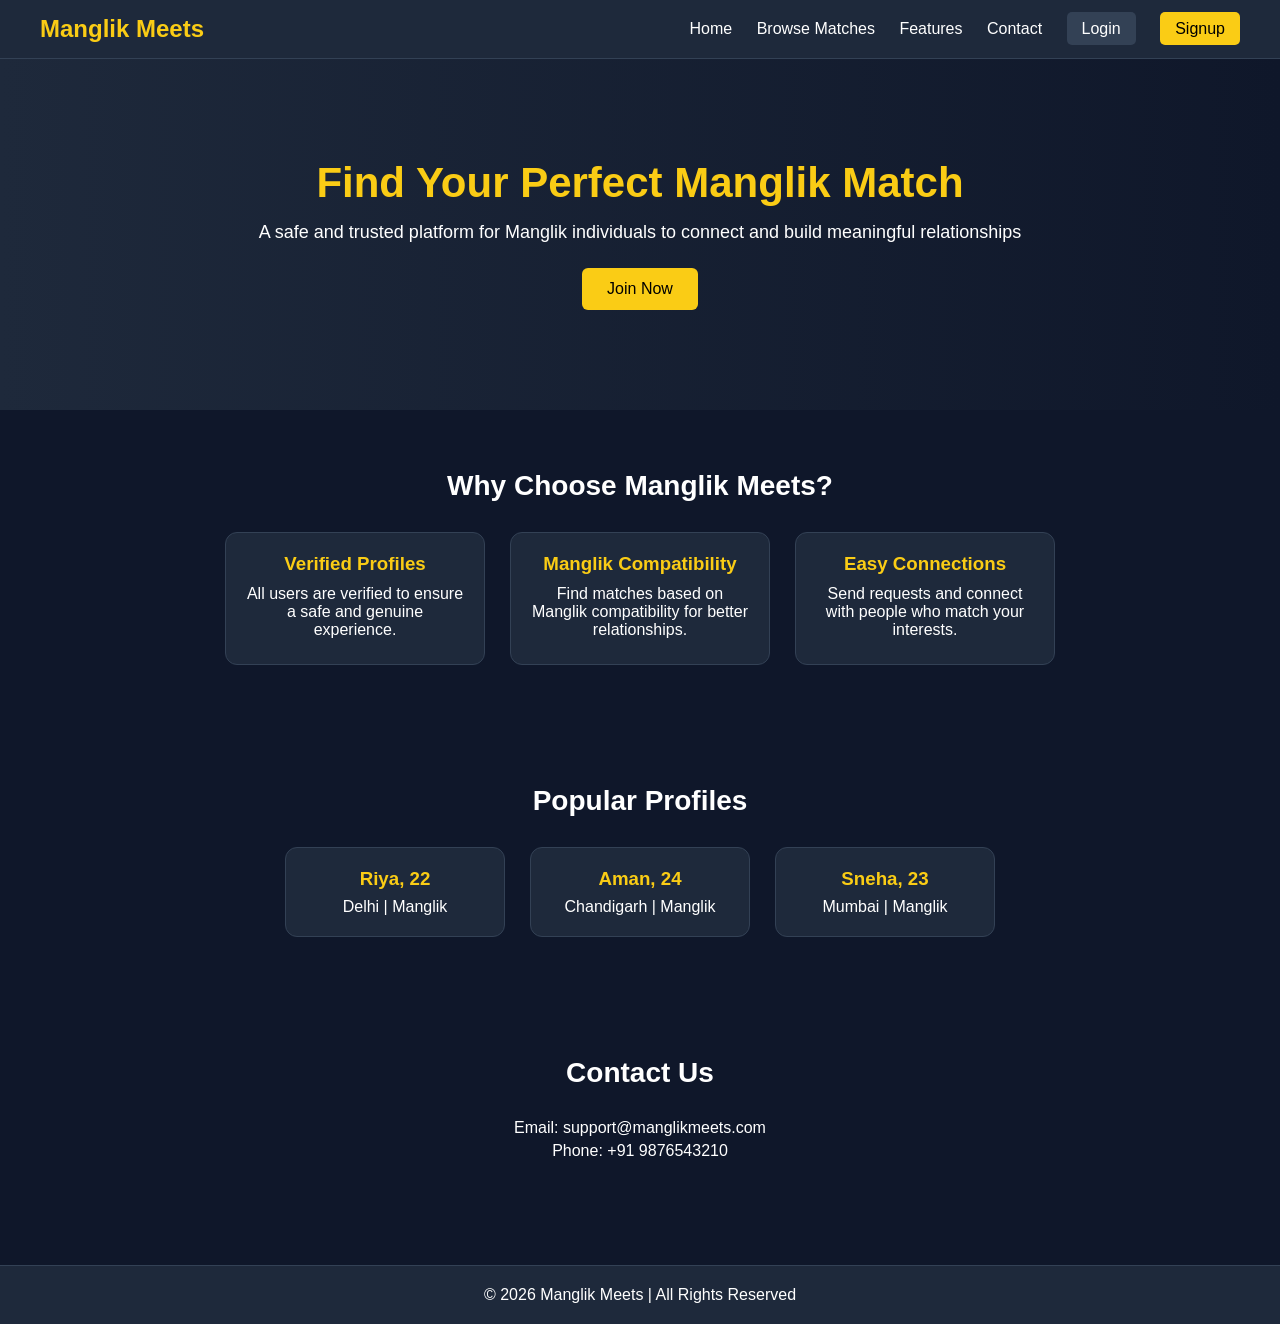
==== index.html @ 975087eb "Add files via upload" ====
<!DOCTYPE html>
<html lang="en">

<head>
    <meta charset="UTF-8">
    <meta name="viewport" content="width=device-width, initial-scale=1.0">
    <title>Manglik Meets</title>
    <link rel="stylesheet" href="styles.css">
</head>

<body>

    <!-- HEADER -->
    <header>
        <h1>Manglik Meets</h1>
        <nav>
            <a href="index.html">Home</a>
            <a href="matches.html">Browse Matches</a>
            <a href="features.html">Features</a>
            <a href="contact.html">Contact</a>
            <a href="login.html" class="nav-btn">Login</a>
            <a href="signup.html" class="nav-btn signup">Signup</a>
        </nav>
    </header>

    <!-- HERO SECTION -->
    <section class="hero">
        <h2>Find Your Perfect Manglik Match</h2>
        <p>A safe and trusted platform for Manglik individuals to connect and build meaningful relationships</p>
        <a href="signup.html" class="btn">Join Now</a>
    </section>

    <!-- FEATURES SECTION -->
    <section class="services">
        <h2>Why Choose Manglik Meets?</h2>

        <div class="cards">

            <div class="card">
                <h3>Verified Profiles</h3>
                <p>All users are verified to ensure a safe and genuine experience.</p>
            </div>

            <div class="card">
                <h3>Manglik Compatibility</h3>
                <p>Find matches based on Manglik compatibility for better relationships.</p>
            </div>

            <div class="card">
                <h3>Easy Connections</h3>
                <p>Send requests and connect with people who match your interests.</p>
            </div>

        </div>
    </section>

    <!-- SAMPLE MATCHES -->
    <section class="astrologers">
        <h2>Popular Profiles</h2>

        <div class="cards">

            <div class="astro-card">
                <h3>Riya, 22</h3>
                <p>Delhi | Manglik</p>
            </div>

            <div class="astro-card">
                <h3>Aman, 24</h3>
                <p>Chandigarh | Manglik</p>
            </div>

            <div class="astro-card">
                <h3>Sneha, 23</h3>
                <p>Mumbai | Manglik</p>
            </div>

        </div>
    </section>

    <!-- CONTACT -->
    <section class="services">
        <h2>Contact Us</h2>
        <p>Email: support@manglikmeets.com</p>
        <p>Phone: +91 9876543210</p>
    </section>

    <!-- FOOTER -->
    <footer>
        <p>© 2026 Manglik Meets | All Rights Reserved</p>
    </footer>

</body>

</html>
---- styles.css ----
/* RESET */
* {
    margin: 0;
    padding: 0;
    box-sizing: border-box;
}

/* BODY */
body {
    font-family: Arial, sans-serif;
    background: #0f172a;
    color: white;
}

/* HEADER */
header {
    background: #1e293b;
    padding: 15px 40px;
    display: flex;
    justify-content: space-between;
    align-items: center;
    border-bottom: 1px solid #334155;
}

header h1 {
    color: #facc15;
    font-size: 24px;
}

/* NAV */
nav a {
    margin-left: 20px;
    text-decoration: none;
    color: white;
    transition: 0.3s;
}

nav a:hover {
    color: #facc15;
}

/* NAV BUTTONS */
.nav-btn {
    padding: 8px 15px;
    background: #334155;
    border-radius: 5px;
}

.nav-btn.signup {
    background: #facc15;
    color: black;
}

/* HERO */
.hero {
    text-align: center;
    padding: 100px 20px;
    background: linear-gradient(to right, #1e293b, #0f172a);
}

.hero h2 {
    font-size: 42px;
    color: #facc15;
    margin-bottom: 15px;
}

.hero p {
    font-size: 18px;
    margin-bottom: 25px;
}

/* BUTTON */
.btn {
    display: inline-block;
    padding: 12px 25px;
    background: #facc15;
    color: black;
    border-radius: 6px;
    text-decoration: none;
    transition: 0.3s;
}

.btn:hover {
    background: #eab308;
}

/* SECTIONS */
.services,
.astrologers {
    padding: 60px 20px;
    text-align: center;
}

.services h2,
.astrologers h2 {
    margin-bottom: 30px;
    font-size: 28px;
}

/* CARDS CONTAINER */
.cards {
    display: flex;
    justify-content: center;
    flex-wrap: wrap;
    gap: 25px;
}

/* FEATURE CARDS */
.card {
    background: #1e293b;
    padding: 20px;
    width: 260px;
    border-radius: 12px;
    transition: 0.3s;
    border: 1px solid #334155;
}

.card:hover {
    transform: translateY(-6px);
    border-color: #facc15;
}

.card h3 {
    color: #facc15;
    margin-bottom: 10px;
}

/* PROFILE CARDS */
.astro-card {
    background: #1e293b;
    padding: 20px;
    width: 220px;
    border-radius: 12px;
    transition: 0.3s;
    border: 1px solid #334155;
}

.astro-card:hover {
    transform: scale(1.05);
    border-color: #facc15;
}

.astro-card h3 {
    color: #facc15;
    margin-bottom: 8px;
}

/* CONTACT SECTION */
.services p {
    margin: 5px 0;
}

/* FOOTER */
footer {
    background: #1e293b;
    text-align: center;
    padding: 20px;
    border-top: 1px solid #334155;
    margin-top: 40px;
}

/* RESPONSIVE */
@media (max-width: 768px) {
    nav {
        display: flex;
        flex-wrap: wrap;
        gap: 10px;
    }

    .hero h2 {
        font-size: 32px;
    }

    .cards {
        flex-direction: column;
        align-items: center;
    }
}
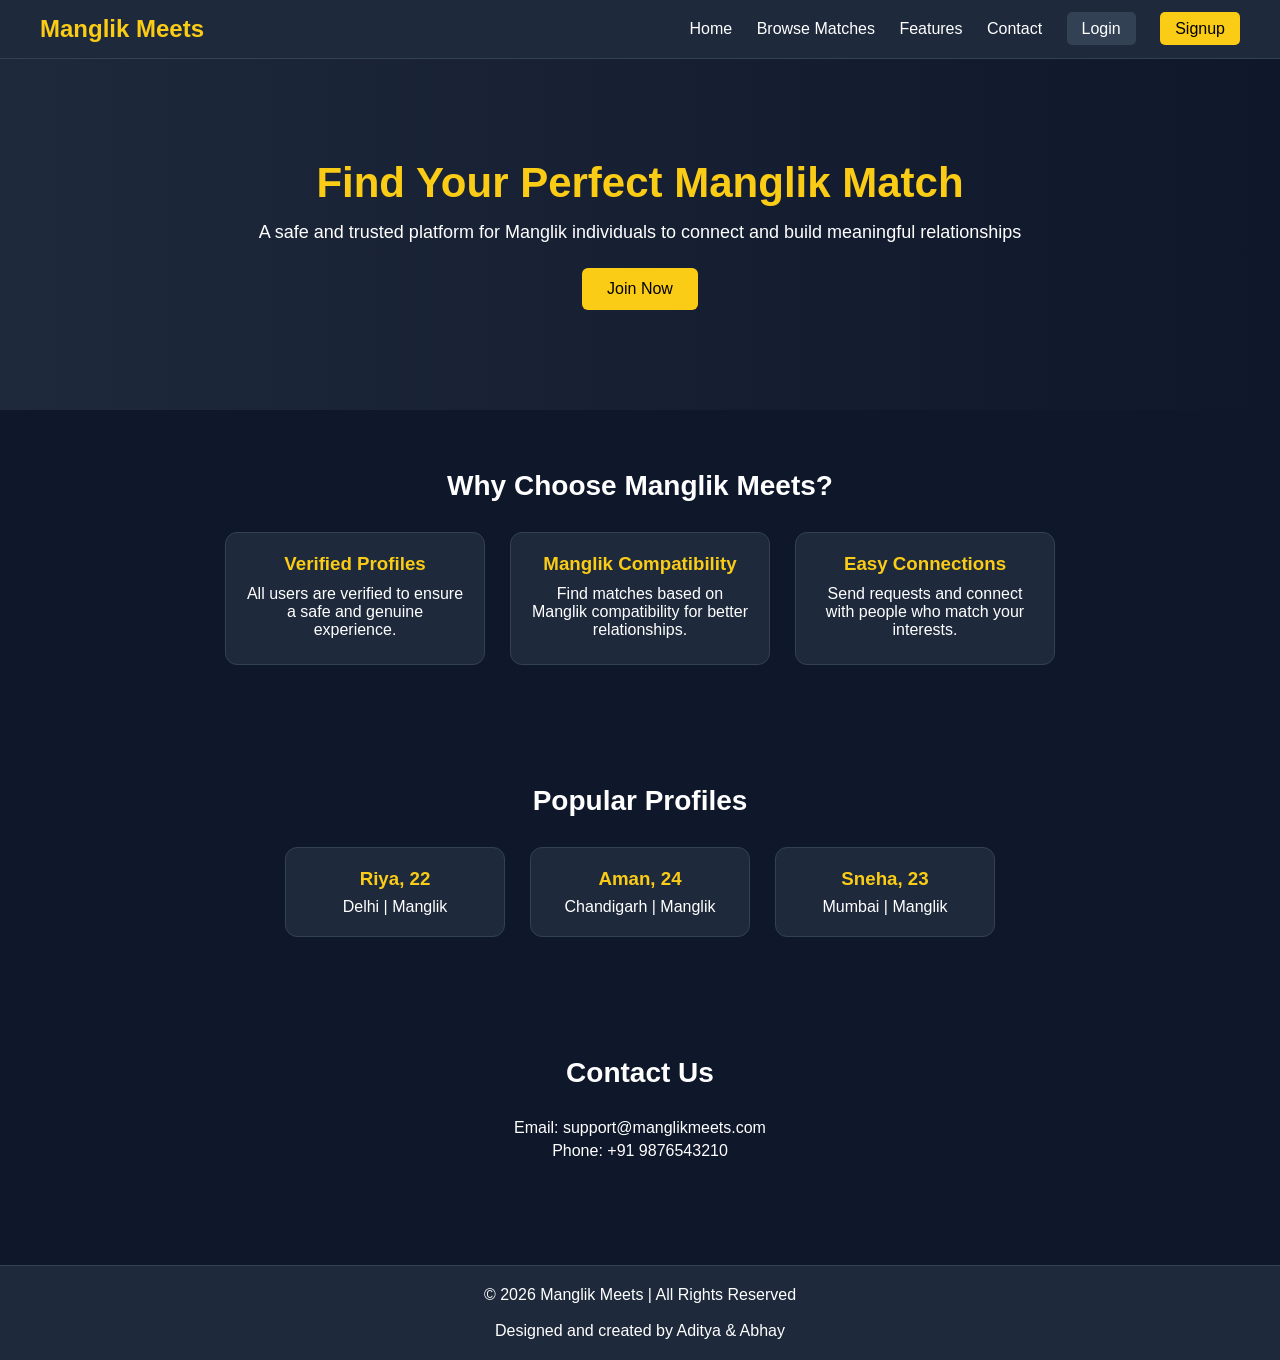
==== commit 0e42ac96: "Update index.html" ====
--- a/index.html
+++ b/index.html
@@ -87,7 +87,8 @@
 
     <!-- FOOTER -->
     <footer>
-        <p>© 2026 Manglik Meets | All Rights Reserved</p>
+        <p>© 2026 Manglik Meets | All Rights Reserved</p><br>
+<p> Designed and created by Aditya & Abhay </p>
     </footer>
 
 </body>
